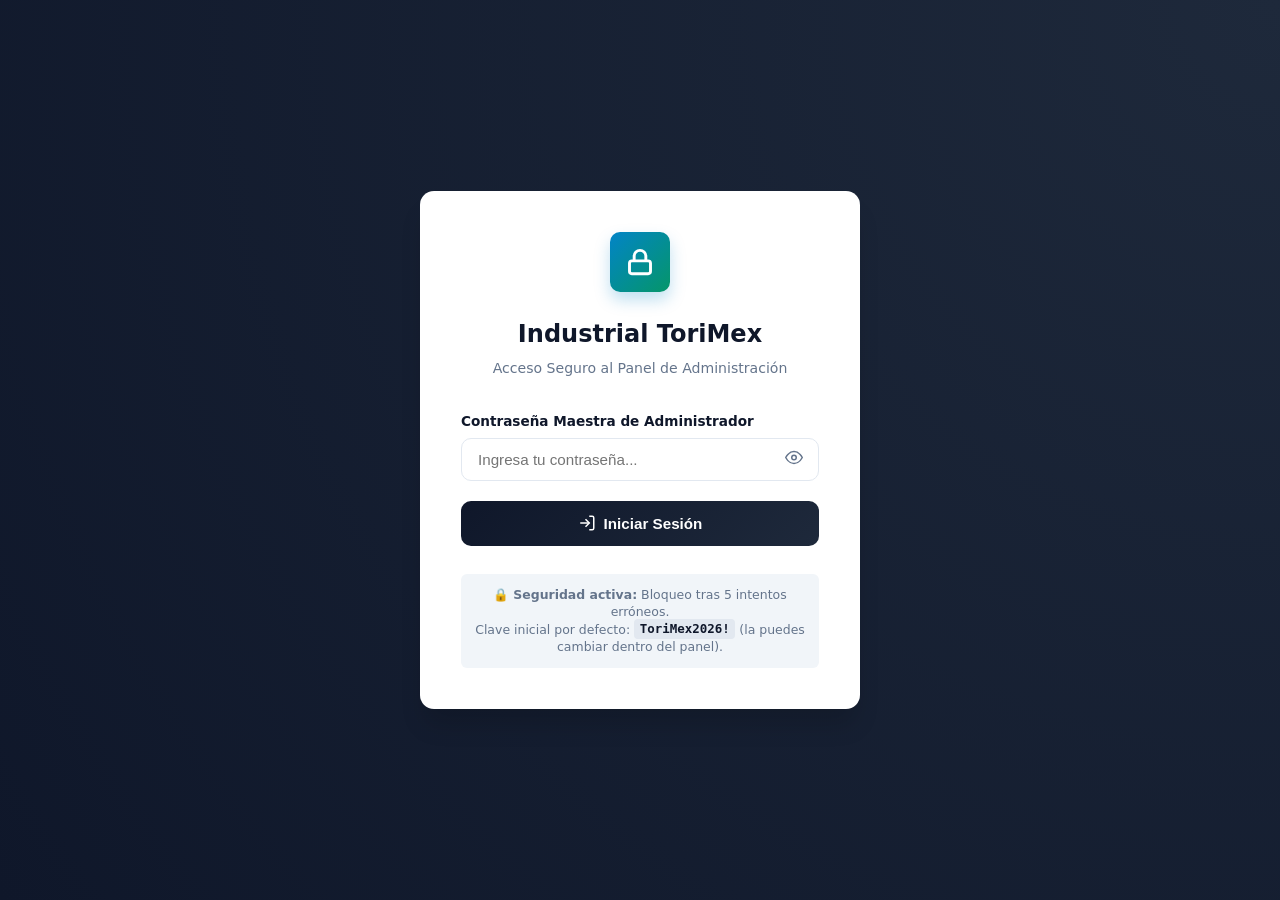
==== admin.html @ 56796834 "Actualizacion del catalago" ====
<!DOCTYPE html>
<html lang="es">
<head>
    <meta charset="UTF-8">
    <meta name="viewport" content="width=device-width, initial-scale=1.0">
    <title>Panel de Administración | Industrial ToriMex</title>
    <meta name="robots" content="noindex, nofollow">
    <link rel="stylesheet" href="css/admin.css">
    <!-- Favicon SVG -->
    <link rel="icon" href="data:image/svg+xml,<svg xmlns='http://www.w3.org/2000/svg' viewBox='0 0 100 100'><rect width='100' height='100' rx='20' fill='%230284C7'/><text x='50%' y='65%' font-size='50' font-weight='800' fill='white' text-anchor='middle'>ADM</text></svg>">
</head>
<body>

    <!-- ==========================================
         PANTALLA DE LOGIN SEGURO
         ========================================== -->
    <div id="loginScreen" class="login-screen">
        <div class="login-card">
            <div class="login-icon-badge">
                <svg width="28" height="28" viewBox="0 0 24 24" fill="none" stroke="currentColor" stroke-width="2.5"><rect x="3" y="11" width="18" height="11" rx="2" ry="2"></rect><path d="M7 11V7a5 5 0 0 1 10 0v4"></path></svg>
            </div>
            <h2>Industrial ToriMex</h2>
            <p>Acceso Seguro al Panel de Administración</p>

            <div id="lockoutAlert" class="lockout-alert"></div>

            <form id="loginForm">
                <div class="login-group">
                    <label class="login-label" for="adminPasswordInput">Contraseña Maestra de Administrador</label>
                    <div class="password-input-wrap">
                        <input type="password" id="adminPasswordInput" class="login-input" placeholder="Ingresa tu contraseña..." required autocomplete="current-password">
                        <button type="button" id="togglePwdBtn" class="toggle-pwd-btn" title="Mostrar/Ocultar contraseña">
                            <svg width="18" height="18" viewBox="0 0 24 24" fill="none" stroke="currentColor" stroke-width="2"><path d="M1 12s4-8 11-8 11 8 11 8-4 8-11 8-11-8-11-8z"></path><circle cx="12" cy="12" r="3"></circle></svg>
                        </button>
                    </div>
                </div>

                <button type="submit" class="login-btn">
                    <svg width="18" height="18" viewBox="0 0 24 24" fill="none" stroke="currentColor" stroke-width="2"><path d="M15 3h4a2 2 0 0 1 2 2v14a2 2 0 0 1-2 2h-4"></path><polyline points="10 17 15 12 10 7"></polyline><line x1="15" y1="12" x2="3" y2="12"></line></svg>
                    Iniciar Sesión
                </button>
            </form>

            <div class="login-notice">
                🔒 <strong>Seguridad activa:</strong> Bloqueo tras 5 intentos erróneos.<br>
                Clave inicial por defecto: <code>ToriMex2026!</code> (la puedes cambiar dentro del panel).
            </div>
        </div>
    </div>

    <!-- ==========================================
         PANEL ADMINISTRATIVO PRINCIPAL (DASHBOARD)
         ========================================== -->
    <div id="adminLayout" class="admin-layout">
        <header class="admin-header">
            <div class="admin-brand">
                <div class="admin-brand-badge">IT</div>
                <div>
                    <h1>Industrial ToriMex <span>Admin Portal</span></h1>
                </div>
            </div>

            <div class="admin-header-actions">
                <a href="index.html" target="_blank" class="btn-header">
                    <svg width="16" height="16" viewBox="0 0 24 24" fill="none" stroke="currentColor" stroke-width="2"><path d="M18 13v6a2 2 0 0 1-2 2H5a2 2 0 0 1-2-2V8a2 2 0 0 1 2-2h6"></path><polyline points="15 3 21 3 21 9"></polyline><line x1="10" y1="14" x2="21" y2="3"></line></svg>
                    Ver Sitio Web
                </a>
                <button id="openChangePwdBtn" class="btn-header">
                    <svg width="16" height="16" viewBox="0 0 24 24" fill="none" stroke="currentColor" stroke-width="2"><rect x="3" y="11" width="18" height="11" rx="2" ry="2"></rect><path d="M7 11V7a5 5 0 0 1 10 0v4"></path></svg>
                    Seguridad
                </button>
                <button id="logoutBtn" class="btn-header btn-logout">
                    <svg width="16" height="16" viewBox="0 0 24 24" fill="none" stroke="currentColor" stroke-width="2"><path d="M9 21H5a2 2 0 0 1-2-2V5a2 2 0 0 1 2-2h4"></path><polyline points="16 17 21 12 16 7"></polyline><line x1="21" y1="12" x2="9" y2="12"></line></svg>
                    Cerrar Sesión
                </button>
            </div>
        </header>

        <main class="admin-content">
            <!-- Estadísticas en tiempo real -->
            <div class="stats-grid">
                <div class="stat-card">
                    <div class="stat-info">
                        <h3>Total en Catálogo</h3>
                        <div id="statTotal" class="stat-num">0</div>
                    </div>
                    <div class="stat-icon icon-blue">📦</div>
                </div>

                <div class="stat-card">
                    <div class="stat-info">
                        <h3>Productos Activos</h3>
                        <div id="statProducts" class="stat-num">0</div>
                    </div>
                    <div class="stat-icon icon-green">⚙️</div>
                </div>

                <div class="stat-card">
                    <div class="stat-info">
                        <h3>Servicios Especializados</h3>
                        <div id="statServices" class="stat-num">0</div>
                    </div>
                    <div class="stat-icon icon-purple">💧</div>
                </div>
            </div>

            <!-- Barra de Herramientas -->
            <div class="admin-toolbar">
                <div class="toolbar-left">
                    <button id="newItemBtn" class="btn-primary-action">
                        <svg width="18" height="18" viewBox="0 0 24 24" fill="none" stroke="currentColor" stroke-width="2.5"><line x1="12" y1="5" x2="12" y2="19"></line><line x1="5" y1="12" x2="19" y2="12"></line></svg>
                        Nuevo Producto / Servicio
                    </button>

                    <button id="exportBtn" class="btn-tool" title="Descargar archivo JSON con todos los datos">
                        <svg width="16" height="16" viewBox="0 0 24 24" fill="none" stroke="currentColor" stroke-width="2"><path d="M21 15v4a2 2 0 0 1-2 2H5a2 2 0 0 1-2-2v-4"></path><polyline points="7 10 12 15 17 10"></polyline><line x1="12" y1="15" x2="12" y2="3"></line></svg>
                        Exportar Respaldo
                    </button>

                    <label class="btn-tool" style="cursor: pointer;" title="Restaurar datos desde un archivo JSON">
                        <svg width="16" height="16" viewBox="0 0 24 24" fill="none" stroke="currentColor" stroke-width="2"><path d="M21 15v4a2 2 0 0 1-2 2H5a2 2 0 0 1-2-2v-4"></path><polyline points="17 8 12 3 7 8"></polyline><line x1="12" y1="3" x2="12" y2="15"></line></svg>
                        Importar Respaldo
                        <input type="file" id="importInput" accept=".json" style="display: none;">
                    </label>
                </div>

                <div class="toolbar-right">
                    <select id="filterType" class="search-input-admin" style="width: auto;">
                        <option value="todos">Todos los registros</option>
                        <option value="producto">Solo Productos</option>
                        <option value="servicio">Solo Servicios</option>
                    </select>

                    <input type="text" id="searchAdmin" class="search-input-admin" placeholder="Filtrar por nombre...">
                </div>
            </div>

            <!-- Tabla de Datos -->
            <div class="catalog-table-container">
                <table class="catalog-table">
                    <thead>
                        <tr>
                            <th style="width: 80px;">Foto</th>
                            <th>Nombre del Item</th>
                            <th>Tipo</th>
                            <th>Estado</th>
                            <th>Mensaje de Cotización</th>
                            <th style="width: 110px; text-align: center;">Acciones</th>
                        </tr>
                    </thead>
                    <tbody id="catalogTableBody">
                        <!-- Inyectado dinámicamente -->
                    </tbody>
                </table>
            </div>
        </main>
    </div>

    <!-- ==========================================
         MODAL: CREAR / EDITAR PRODUCTO O SERVICIO
         ========================================== -->
    <div id="itemModal" class="admin-modal-overlay">
        <div class="admin-modal">
            <div class="modal-header-admin">
                <h3 id="modalTitle">Agregar Nuevo Elemento</h3>
                <button type="button" class="admin-modal-close" id="modalCloseBtn">&times;</button>
            </div>

            <form id="itemForm">
                <input type="hidden" id="itemId">

                <div class="modal-body-admin">
                    <div class="form-row">
                        <div class="modal-form-group">
                            <label for="itemType">Tipo de Elemento *</label>
                            <select id="itemType" class="modal-select" required>
                                <option value="producto">Producto Físico</option>
                                <option value="servicio">Servicio Especializado</option>
                            </select>
                        </div>

                        <div class="modal-form-group">
                            <label for="itemCategory">Línea de Negocio / Categoría *</label>
                            <select id="itemCategory" class="modal-select" required>
                                <option value="papelera">Industria Papelera</option>
                                <option value="seguridad">Seguridad Industrial (EPP)</option>
                                <option value="ambiental">Soluciones Ambientales / Agua</option>
                                <option value="quimicos">Insumos Químicos</option>
                                <option value="maquinaria">Corte y Maquinaria</option>
                            </select>
                        </div>
                    </div>

                    <div class="modal-form-group">
                        <label for="itemName">Nombre del Producto o Servicio *</label>
                        <input type="text" id="itemName" class="modal-input" placeholder="Ej. Almidón Catiónico Grado Premium" required>
                    </div>

                    <div class="modal-form-group">
                        <label for="itemShortDesc">Descripción Breve (para la tarjeta en catálogo) *</label>
                        <textarea id="itemShortDesc" class="modal-textarea" rows="2" placeholder="Resumen clave en 1 o 2 líneas..." required></textarea>
                    </div>

                    <div class="modal-form-group">
                        <label for="itemFullDesc">Descripción Detallada (para la Ficha Técnica)</label>
                        <textarea id="itemFullDesc" class="modal-textarea" rows="3" placeholder="Detalles de aplicación, proceso industrial, ventajas operativas..."></textarea>
                    </div>

                    <div class="modal-form-group">
                        <label for="itemSpecs">Especificaciones Técnicas (1 por línea para viñetas)</label>
                        <textarea id="itemSpecs" class="modal-textarea" rows="3" placeholder="Presentación: Saco de 25 kg&#10;Resistencia a la tracción superior&#10;Cumple norma ISO 9001"></textarea>
                    </div>

                    <!-- SELECCIÓN Y CARGA DE IMAGEN -->
                    <div class="modal-form-group">
                        <label>Fotografía del Producto o Servicio</label>
                        <div class="image-uploader-box">
                            <label style="display: block; margin-bottom: 0.5rem; font-weight: 600; cursor: pointer; color: #0284C7;">
                                📁 Cargar imagen desde tu computadora
                                <input type="file" id="itemImageFile" accept="image/*" style="display: none;">
                            </label>
                            <span style="font-size: 0.8rem; color: #64748B;">o ingresa un enlace web de imagen:</span>
                            <input type="url" id="itemImageUrl" class="modal-input" style="margin-top: 0.4rem;" placeholder="https://ejemplo.com/foto.jpg">

                            <div class="image-preview-container">
                                <img id="imagePreview" src="https://images.unsplash.com/photo-1581091226825-a6a2a5aee158?auto=format&fit=crop&w=200&q=80" alt="Previsualización" class="preview-thumb">
                                <div style="text-align: left; font-size: 0.8rem; color: #64748B;">
                                    <strong>Previsualización</strong><br>
                                    La imagen se adaptará automáticamente con alta nitidez en la página.
                                </div>
                            </div>
                        </div>
                    </div>

                    <div class="modal-form-group">
                        <label for="itemWhatsapp">Mensaje predeterminado para Cotización por WhatsApp</label>
                        <input type="text" id="itemWhatsapp" class="modal-input" placeholder="Hola, me gustaría solicitar informes y cotización sobre...">
                    </div>

                    <div class="modal-form-group" style="display: flex; align-items: center; gap: 0.5rem; margin-top: 1rem;">
                        <input type="checkbox" id="itemActive" style="width: 18px; height: 18px;" checked>
                        <label for="itemActive" style="margin: 0; cursor: pointer;">Publicar inmediatamente en el catálogo (Activo)</label>
                    </div>
                </div>

                <div class="modal-footer-admin">
                    <button type="button" class="btn-tool" id="cancelItemBtn">Cancelar</button>
                    <button type="submit" class="btn-primary-action">Guardar Cambios</button>
                </div>
            </form>
        </div>
    </div>

    <!-- ==========================================
         MODAL: CAMBIAR CONTRASEÑA DE SEGURIDAD
         ========================================== -->
    <div id="changePwdModal" class="admin-modal-overlay">
        <div class="admin-modal" style="max-width: 460px;">
            <div class="modal-header-admin">
                <h3>Cambiar Contraseña Maestra</h3>
                <button type="button" class="admin-modal-close" id="closePwdModalBtn">&times;</button>
            </div>

            <form id="changePwdForm">
                <div class="modal-body-admin">
                    <div class="modal-form-group">
                        <label for="currPassword">Contraseña Actual *</label>
                        <input type="password" id="currPassword" class="modal-input" required placeholder="Ingresa contraseña actual...">
                    </div>

                    <div class="modal-form-group">
                        <label for="newPassword">Nueva Contraseña (mínimo 8 caracteres) *</label>
                        <input type="password" id="newPassword" class="modal-input" required minlength="8" placeholder="Nueva clave segura...">
                    </div>

                    <div class="modal-form-group">
                        <label for="confirmPassword">Confirmar Nueva Contraseña *</label>
                        <input type="password" id="confirmPassword" class="modal-input" required minlength="8" placeholder="Repite la nueva clave...">
                    </div>
                </div>

                <div class="modal-footer-admin">
                    <button type="button" class="btn-tool" id="cancelPwdBtn">Cancelar</button>
                    <button type="submit" class="btn-primary-action" style="background: #0284C7;">Actualizar Clave</button>
                </div>
            </form>
        </div>
    </div>

    <!-- Scripts -->
    <script src="js/catalog-data.js"></script>
    <script src="js/admin.js"></script>
</body>
</html>
---- css/admin.css ----
/* ==========================================================================
   INDUSTRIAL TORIMEX - ESTILOS DEL PANEL ADMINISTRATIVO
   ========================================================================== */

:root {
    --admin-bg: #F8FAFC;
    --sidebar-bg: #0F172A;
    --card-bg: #FFFFFF;
    --primary: #0284C7;
    --primary-hover: #0369A1;
    --emerald: #059669;
    --emerald-hover: #047857;
    --danger: #EF4444;
    --danger-hover: #DC2626;
    --warning: #F59E0B;
    
    --text-main: #0F172A;
    --text-muted: #64748B;
    --border: #E2E8F0;
    
    --shadow-sm: 0 1px 3px rgba(0,0,0,0.06);
    --shadow-md: 0 4px 6px -1px rgba(0,0,0,0.08);
    --shadow-lg: 0 10px 15px -3px rgba(0,0,0,0.1);
    --shadow-xl: 0 20px 25px -5px rgba(0,0,0,0.15);
    
    --radius-sm: 6px;
    --radius-md: 10px;
    --radius-lg: 14px;
}

*, *::before, *::after {
    box-sizing: border-box;
    margin: 0;
    padding: 0;
}

body {
    font-family: system-ui, -apple-system, BlinkMacSystemFont, 'Segoe UI', Roboto, sans-serif;
    background-color: var(--admin-bg);
    color: var(--text-main);
    line-height: 1.5;
    min-height: 100vh;
}

/* ==========================================
   PANTALLA DE LOGIN SEGURO
   ========================================== */
.login-screen {
    min-height: 100vh;
    display: flex;
    align-items: center;
    justify-content: center;
    padding: 1.5rem;
    background: radial-gradient(circle at top right, #1E293B, #0F172A);
}

.login-card {
    background: #FFFFFF;
    border-radius: var(--radius-lg);
    width: 100%;
    max-width: 440px;
    padding: 2.5rem;
    box-shadow: var(--shadow-xl);
    text-align: center;
    position: relative;
    border: 1px solid rgba(255, 255, 255, 0.1);
}

.login-icon-badge {
    width: 60px;
    height: 60px;
    background: linear-gradient(135deg, #0284C7, #059669);
    color: #FFFFFF;
    border-radius: var(--radius-md);
    display: flex;
    align-items: center;
    justify-content: center;
    margin: 0 auto 1.5rem;
    box-shadow: 0 8px 16px rgba(2, 132, 199, 0.25);
}

.login-card h2 {
    font-size: 1.5rem;
    font-weight: 800;
    color: var(--text-main);
    margin-bottom: 0.35rem;
}

.login-card p {
    font-size: 0.88rem;
    color: var(--text-muted);
    margin-bottom: 2rem;
}

.login-group {
    text-align: left;
    margin-bottom: 1.25rem;
}

.login-label {
    display: block;
    font-size: 0.85rem;
    font-weight: 600;
    color: var(--text-main);
    margin-bottom: 0.4rem;
}

.password-input-wrap {
    position: relative;
}

.login-input {
    width: 100%;
    padding: 0.75rem 2.75rem 0.75rem 1rem;
    border-radius: var(--radius-md);
    border: 1px solid var(--border);
    font-size: 0.95rem;
    transition: all 0.2s;
}

.login-input:focus {
    outline: none;
    border-color: var(--primary);
    box-shadow: 0 0 0 3px rgba(2, 132, 199, 0.18);
}

.toggle-pwd-btn {
    position: absolute;
    right: 0.75rem;
    top: 50%;
    transform: translateY(-50%);
    background: none;
    border: none;
    color: var(--text-muted);
    cursor: pointer;
    padding: 0.25rem;
}

.login-btn {
    width: 100%;
    padding: 0.85rem;
    background: linear-gradient(135deg, #0F172A, #1E293B);
    color: #FFFFFF;
    border: none;
    border-radius: var(--radius-md);
    font-size: 0.95rem;
    font-weight: 700;
    cursor: pointer;
    transition: all 0.2s;
    margin-top: 0.5rem;
    display: flex;
    align-items: center;
    justify-content: center;
    gap: 0.5rem;
}

.login-btn:hover {
    background: #0284C7;
    transform: translateY(-1px);
    box-shadow: 0 4px 12px rgba(2, 132, 199, 0.3);
}

.login-notice {
    margin-top: 1.75rem;
    padding: 0.75rem;
    border-radius: var(--radius-sm);
    background: #F1F5F9;
    font-size: 0.78rem;
    color: var(--text-muted);
    line-height: 1.4;
}

.login-notice code {
    background: #E2E8F0;
    padding: 0.15rem 0.35rem;
    border-radius: 4px;
    font-weight: 600;
    color: #0F172A;
}

.lockout-alert {
    display: none;
    background: #FEE2E2;
    border: 1px solid #FCA5A5;
    color: #B91C1C;
    padding: 0.75rem;
    border-radius: var(--radius-sm);
    font-size: 0.82rem;
    margin-bottom: 1.25rem;
    font-weight: 600;
}

/* ==========================================
   PANEL ADMINISTRATIVO (DASHBOARD)
   ========================================== */
.admin-layout {
    display: none;
    flex-direction: column;
    min-height: 100vh;
}

.admin-header {
    background: #FFFFFF;
    border-bottom: 1px solid var(--border);
    padding: 1rem 2rem;
    display: flex;
    align-items: center;
    justify-content: space-between;
    position: sticky;
    top: 0;
    z-index: 100;
}

.admin-brand {
    display: flex;
    align-items: center;
    gap: 0.75rem;
}

.admin-brand-badge {
    background: var(--sidebar-bg);
    color: #FFFFFF;
    font-weight: 800;
    font-size: 1rem;
    width: 36px;
    height: 36px;
    border-radius: var(--radius-sm);
    display: flex;
    align-items: center;
    justify-content: center;
}

.admin-brand h1 {
    font-size: 1.15rem;
    font-weight: 800;
    color: var(--text-main);
}

.admin-brand span {
    font-size: 0.75rem;
    color: var(--emerald);
    font-weight: 700;
    text-transform: uppercase;
    background: #ECFDF5;
    padding: 0.15rem 0.5rem;
    border-radius: 999px;
    margin-left: 0.5rem;
}

.admin-header-actions {
    display: flex;
    align-items: center;
    gap: 0.75rem;
}

.btn-header {
    padding: 0.5rem 0.9rem;
    border-radius: var(--radius-md);
    font-size: 0.85rem;
    font-weight: 600;
    cursor: pointer;
    border: 1px solid var(--border);
    background: #FFFFFF;
    color: var(--text-main);
    display: inline-flex;
    align-items: center;
    gap: 0.4rem;
    transition: all 0.2s;
    text-decoration: none;
}

.btn-header:hover {
    background: #F1F5F9;
}

.btn-logout {
    background: #FEE2E2;
    color: var(--danger);
    border-color: #FECACA;
}

.btn-logout:hover {
    background: var(--danger);
    color: #FFFFFF;
}

/* Contenido Principal */
.admin-content {
    max-width: 1280px;
    margin: 0 auto;
    padding: 2rem;
    width: 100%;
}

/* Tarjetas de Estadísticas */
.stats-grid {
    display: grid;
    grid-template-columns: repeat(auto-fit, minmax(220px, 1fr));
    gap: 1.25rem;
    margin-bottom: 2rem;
}

.stat-card {
    background: #FFFFFF;
    border-radius: var(--radius-md);
    padding: 1.25rem 1.5rem;
    border: 1px solid var(--border);
    box-shadow: var(--shadow-sm);
    display: flex;
    align-items: center;
    justify-content: space-between;
}

.stat-info h3 {
    font-size: 0.82rem;
    color: var(--text-muted);
    font-weight: 600;
    text-transform: uppercase;
    letter-spacing: 0.04em;
    margin-bottom: 0.35rem;
}

.stat-info .stat-num {
    font-size: 1.85rem;
    font-weight: 800;
    color: var(--text-main);
    line-height: 1;
}

.stat-icon {
    width: 48px;
    height: 48px;
    border-radius: var(--radius-md);
    display: flex;
    align-items: center;
    justify-content: center;
    font-size: 1.25rem;
}

.icon-blue { background: #E0F2FE; color: #0284C7; }
.icon-green { background: #D1FAE5; color: #059669; }
.icon-purple { background: #EDE9FE; color: #7C3AED; }

/* Barra de Herramientas de Catálogo */
.admin-toolbar {
    background: #FFFFFF;
    border-radius: var(--radius-lg);
    border: 1px solid var(--border);
    padding: 1.25rem;
    margin-bottom: 1.5rem;
    box-shadow: var(--shadow-sm);
    display: flex;
    justify-content: space-between;
    align-items: center;
    flex-wrap: wrap;
    gap: 1rem;
}

.toolbar-left {
    display: flex;
    gap: 0.5rem;
    flex-wrap: wrap;
}

.btn-primary-action {
    background: var(--emerald);
    color: #FFFFFF;
    padding: 0.6rem 1.2rem;
    border-radius: var(--radius-md);
    font-weight: 700;
    font-size: 0.88rem;
    border: none;
    cursor: pointer;
    display: inline-flex;
    align-items: center;
    gap: 0.4rem;
    transition: all 0.2s;
    box-shadow: 0 2px 8px rgba(5, 150, 105, 0.25);
}

.btn-primary-action:hover {
    background: var(--emerald-hover);
    transform: translateY(-1px);
}

.btn-tool {
    background: #F1F5F9;
    border: 1px solid var(--border);
    padding: 0.6rem 1rem;
    border-radius: var(--radius-md);
    font-size: 0.85rem;
    font-weight: 600;
    color: var(--text-main);
    cursor: pointer;
    display: inline-flex;
    align-items: center;
    gap: 0.4rem;
    transition: all 0.2s;
}

.btn-tool:hover {
    background: #E2E8F0;
}

.toolbar-right {
    display: flex;
    align-items: center;
    gap: 0.75rem;
}

.search-input-admin {
    padding: 0.55rem 1rem;
    border-radius: var(--radius-md);
    border: 1px solid var(--border);
    font-size: 0.88rem;
    width: 240px;
}

.search-input-admin:focus {
    outline: none;
    border-color: var(--primary);
}

/* Tabla de Productos / Servicios */
.catalog-table-container {
    background: #FFFFFF;
    border-radius: var(--radius-lg);
    border: 1px solid var(--border);
    box-shadow: var(--shadow-sm);
    overflow: hidden;
}

.catalog-table {
    width: 100%;
    border-collapse: collapse;
    text-align: left;
    font-size: 0.9rem;
}

.catalog-table th {
    background: #F8FAFC;
    color: var(--text-muted);
    font-weight: 600;
    text-transform: uppercase;
    font-size: 0.75rem;
    letter-spacing: 0.05em;
    padding: 0.85rem 1.25rem;
    border-bottom: 1px solid var(--border);
}

.catalog-table td {
    padding: 1rem 1.25rem;
    border-bottom: 1px solid var(--border);
    vertical-align: middle;
}

.catalog-table tr:hover td {
    background: #F8FAFC;
}

.item-thumb {
    width: 60px;
    height: 60px;
    border-radius: var(--radius-sm);
    object-fit: cover;
    background: #0F172A;
    border: 1px solid var(--border);
}

.item-title-wrap strong {
    display: block;
    font-size: 0.95rem;
    color: var(--text-main);
}

.item-title-wrap small {
    color: var(--text-muted);
    font-size: 0.78rem;
}

.table-badge {
    display: inline-block;
    padding: 0.2rem 0.6rem;
    border-radius: 999px;
    font-size: 0.75rem;
    font-weight: 700;
}

.badge-producto { background: #E0F2FE; color: #0284C7; }
.badge-servicio { background: #ECFDF5; color: #059669; }

.status-indicator {
    display: inline-flex;
    align-items: center;
    gap: 0.35rem;
    font-size: 0.82rem;
    font-weight: 600;
}

.status-dot {
    width: 8px;
    height: 8px;
    border-radius: 50%;
}

.status-active { color: var(--emerald); }
.status-active .status-dot { background: var(--emerald); }
.status-inactive { color: var(--text-muted); }
.status-inactive .status-dot { background: var(--text-muted); }

/* Botones de Acción en Tabla */
.action-btns {
    display: flex;
    gap: 0.4rem;
}

.btn-action-icon {
    width: 34px;
    height: 34px;
    border-radius: var(--radius-sm);
    border: 1px solid var(--border);
    background: #FFFFFF;
    color: var(--text-main);
    display: flex;
    align-items: center;
    justify-content: center;
    cursor: pointer;
    transition: all 0.15s;
}

.btn-action-icon:hover {
    background: #F1F5F9;
}

.btn-delete:hover {
    background: #FEE2E2;
    color: var(--danger);
    border-color: #FECACA;
}

/* ==========================================
   MODALES DEL PANEL
   ========================================== */
.admin-modal-overlay {
    position: fixed;
    top: 0;
    left: 0;
    width: 100%;
    height: 100%;
    background: rgba(15, 23, 42, 0.75);
    backdrop-filter: blur(6px);
    z-index: 2000;
    display: none;
    align-items: center;
    justify-content: center;
    padding: 1.5rem;
}

.admin-modal-overlay.active {
    display: flex;
}

.admin-modal {
    background: #FFFFFF;
    border-radius: var(--radius-lg);
    width: 100%;
    max-width: 680px;
    max-height: 90vh;
    overflow-y: auto;
    box-shadow: var(--shadow-xl);
    position: relative;
}

.modal-header-admin {
    padding: 1.25rem 1.5rem;
    border-bottom: 1px solid var(--border);
    display: flex;
    align-items: center;
    justify-content: space-between;
}

.modal-header-admin h3 {
    font-size: 1.2rem;
    font-weight: 800;
}

.admin-modal-close {
    background: none;
    border: none;
    font-size: 1.5rem;
    color: var(--text-muted);
    cursor: pointer;
}

.modal-body-admin {
    padding: 1.5rem;
}

.form-row {
    display: grid;
    grid-template-columns: 1fr 1fr;
    gap: 1rem;
    margin-bottom: 1rem;
}

.modal-form-group {
    margin-bottom: 1.25rem;
}

.modal-form-group label {
    display: block;
    font-size: 0.85rem;
    font-weight: 600;
    margin-bottom: 0.35rem;
    color: var(--text-main);
}

.modal-input,
.modal-select,
.modal-textarea {
    width: 100%;
    padding: 0.65rem 0.85rem;
    border-radius: var(--radius-md);
    border: 1px solid var(--border);
    font-size: 0.9rem;
    font-family: inherit;
}

.modal-input:focus,
.modal-select:focus,
.modal-textarea:focus {
    outline: none;
    border-color: var(--primary);
    box-shadow: 0 0 0 3px rgba(2, 132, 199, 0.15);
}

/* Área de Carga y Previsualización de Imagen */
.image-uploader-box {
    border: 2px dashed var(--border);
    border-radius: var(--radius-md);
    padding: 1.25rem;
    text-align: center;
    background: #F8FAFC;
    position: relative;
    margin-top: 0.5rem;
}

.image-preview-container {
    margin-top: 0.75rem;
    display: flex;
    align-items: center;
    gap: 1rem;
}

.preview-thumb {
    width: 90px;
    height: 90px;
    object-fit: cover;
    border-radius: var(--radius-sm);
    border: 1px solid var(--border);
}

.modal-footer-admin {
    padding: 1rem 1.5rem;
    border-top: 1px solid var(--border);
    display: flex;
    justify-content: flex-end;
    gap: 0.75rem;
    background: #F8FAFC;
}

/* Notificaciones Toast */
.toast-container {
    position: fixed;
    bottom: 24px;
    right: 24px;
    z-index: 3000;
    display: flex;
    flex-direction: column;
    gap: 0.5rem;
}

.toast {
    background: #0F172A;
    color: #FFFFFF;
    padding: 0.85rem 1.25rem;
    border-radius: var(--radius-md);
    font-size: 0.88rem;
    font-weight: 500;
    box-shadow: var(--shadow-lg);
    display: flex;
    align-items: center;
    gap: 0.6rem;
    animation: slideUp 0.25s ease-out;
}

.toast-success { background: #059669; }
.toast-error { background: #DC2626; }
.toast-warning { background: #D97706; }

@keyframes slideUp {
    from { opacity: 0; transform: translateY(12px); }
    to { opacity: 1; transform: translateY(0); }
}

@media (max-width: 768px) {
    .admin-header {
        flex-direction: column;
        gap: 1rem;
        align-items: stretch;
    }
    .admin-toolbar {
        flex-direction: column;
        align-items: stretch;
    }
    .toolbar-left, .toolbar-right {
        width: 100%;
    }
    .search-input-admin {
        width: 100%;
    }
    .form-row {
        grid-template-columns: 1fr;
    }
    .catalog-table {
        display: block;
        overflow-x: auto;
    }
}
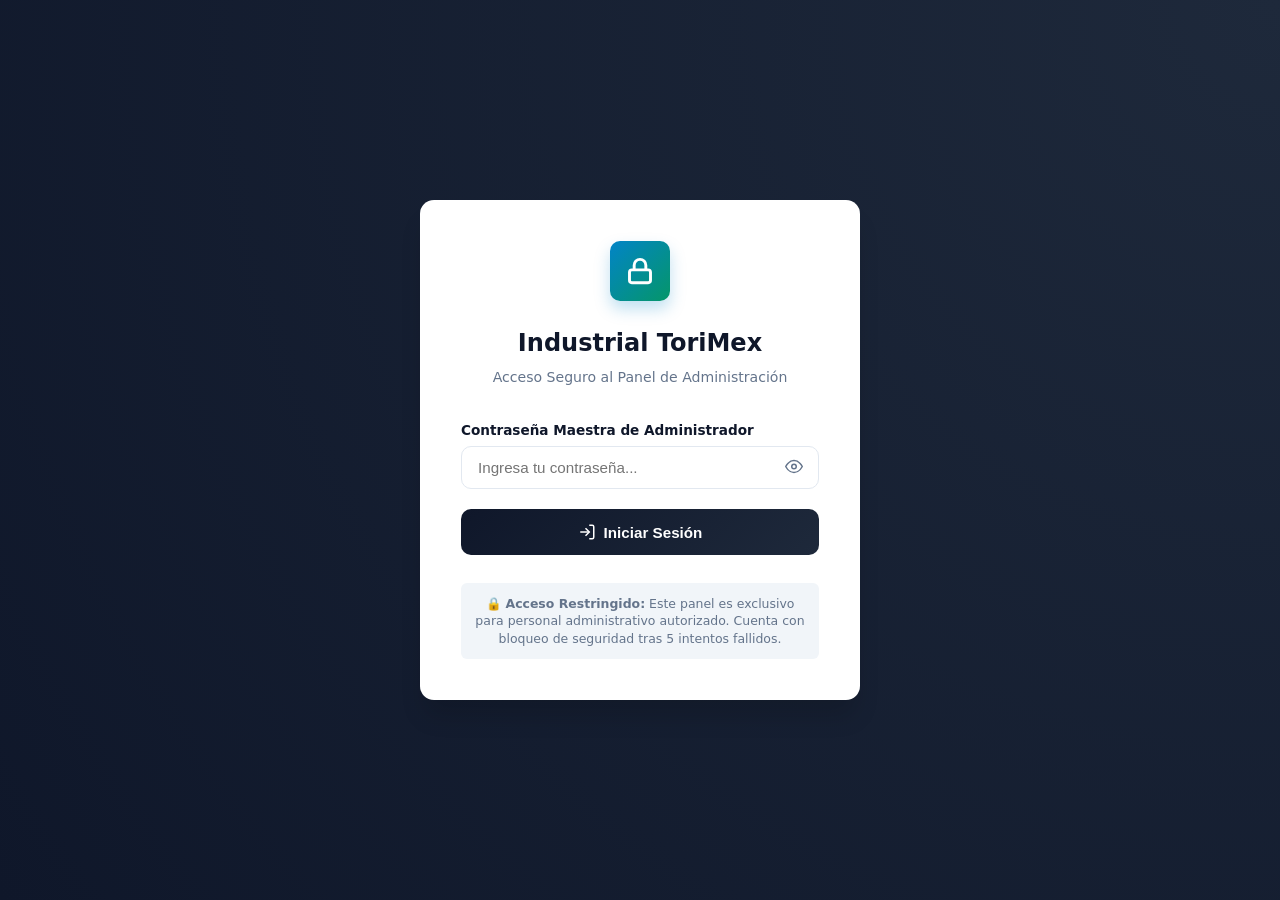
==== commit 4c8945f3: "Actualizacion de catalago" ====
--- a/admin.html
+++ b/admin.html
@@ -42,8 +42,7 @@
             </form>
 
             <div class="login-notice">
-                🔒 <strong>Seguridad activa:</strong> Bloqueo tras 5 intentos erróneos.<br>
-                Clave inicial por defecto: <code>ToriMex2026!</code> (la puedes cambiar dentro del panel).
+                🔒 <strong>Acceso Restringido:</strong> Este panel es exclusivo para personal administrativo autorizado. Cuenta con bloqueo de seguridad tras 5 intentos fallidos.
             </div>
         </div>
     </div>
@@ -233,8 +232,8 @@
                     </div>
 
                     <div class="modal-form-group">
-                        <label for="itemWhatsapp">Mensaje predeterminado para Cotización por WhatsApp</label>
-                        <input type="text" id="itemWhatsapp" class="modal-input" placeholder="Hola, me gustaría solicitar informes y cotización sobre...">
+                        <label for="itemWhatsapp">Mensaje predeterminado de Contacto (WhatsApp y Correo)</label>
+                        <input type="text" id="itemWhatsapp" class="modal-input" placeholder="Hola, buen día. Me gustaría obtener más información sobre... ¿Podrían proporcionarme detalles, por favor? ¡Gracias!">
                     </div>
 
                     <div class="modal-form-group" style="display: flex; align-items: center; gap: 0.5rem; margin-top: 1rem;">
@@ -287,8 +286,17 @@
         </div>
     </div>
 
-    <!-- Scripts -->
+    <!-- Scripts y Enlace con Google Apps Script -->
     <script src="js/catalog-data.js"></script>
     <script src="js/admin.js"></script>
+    <script>
+        // URL de la base de datos en la nube (Google Sheets / Apps Script)
+        const TORIMEX_DB_URL = "https://script.google.com/macros/s/AKfycbwUvHc7aX54b55vd0xGRrrqBdZq8Q-_Esbo7JJpLprOfjSujFWGPUw5fCn9MwVoAxy4/exec";
+        
+        window.addEventListener("DOMContentLoaded", () => {
+            console.log("Conectado con la base de datos de ToriMex:", TORIMEX_DB_URL);
+            // El script admin.js gestionará las peticiones asíncronas usando esta constante global
+        });
+    </script>
 </body>
-</html>
+</html>
